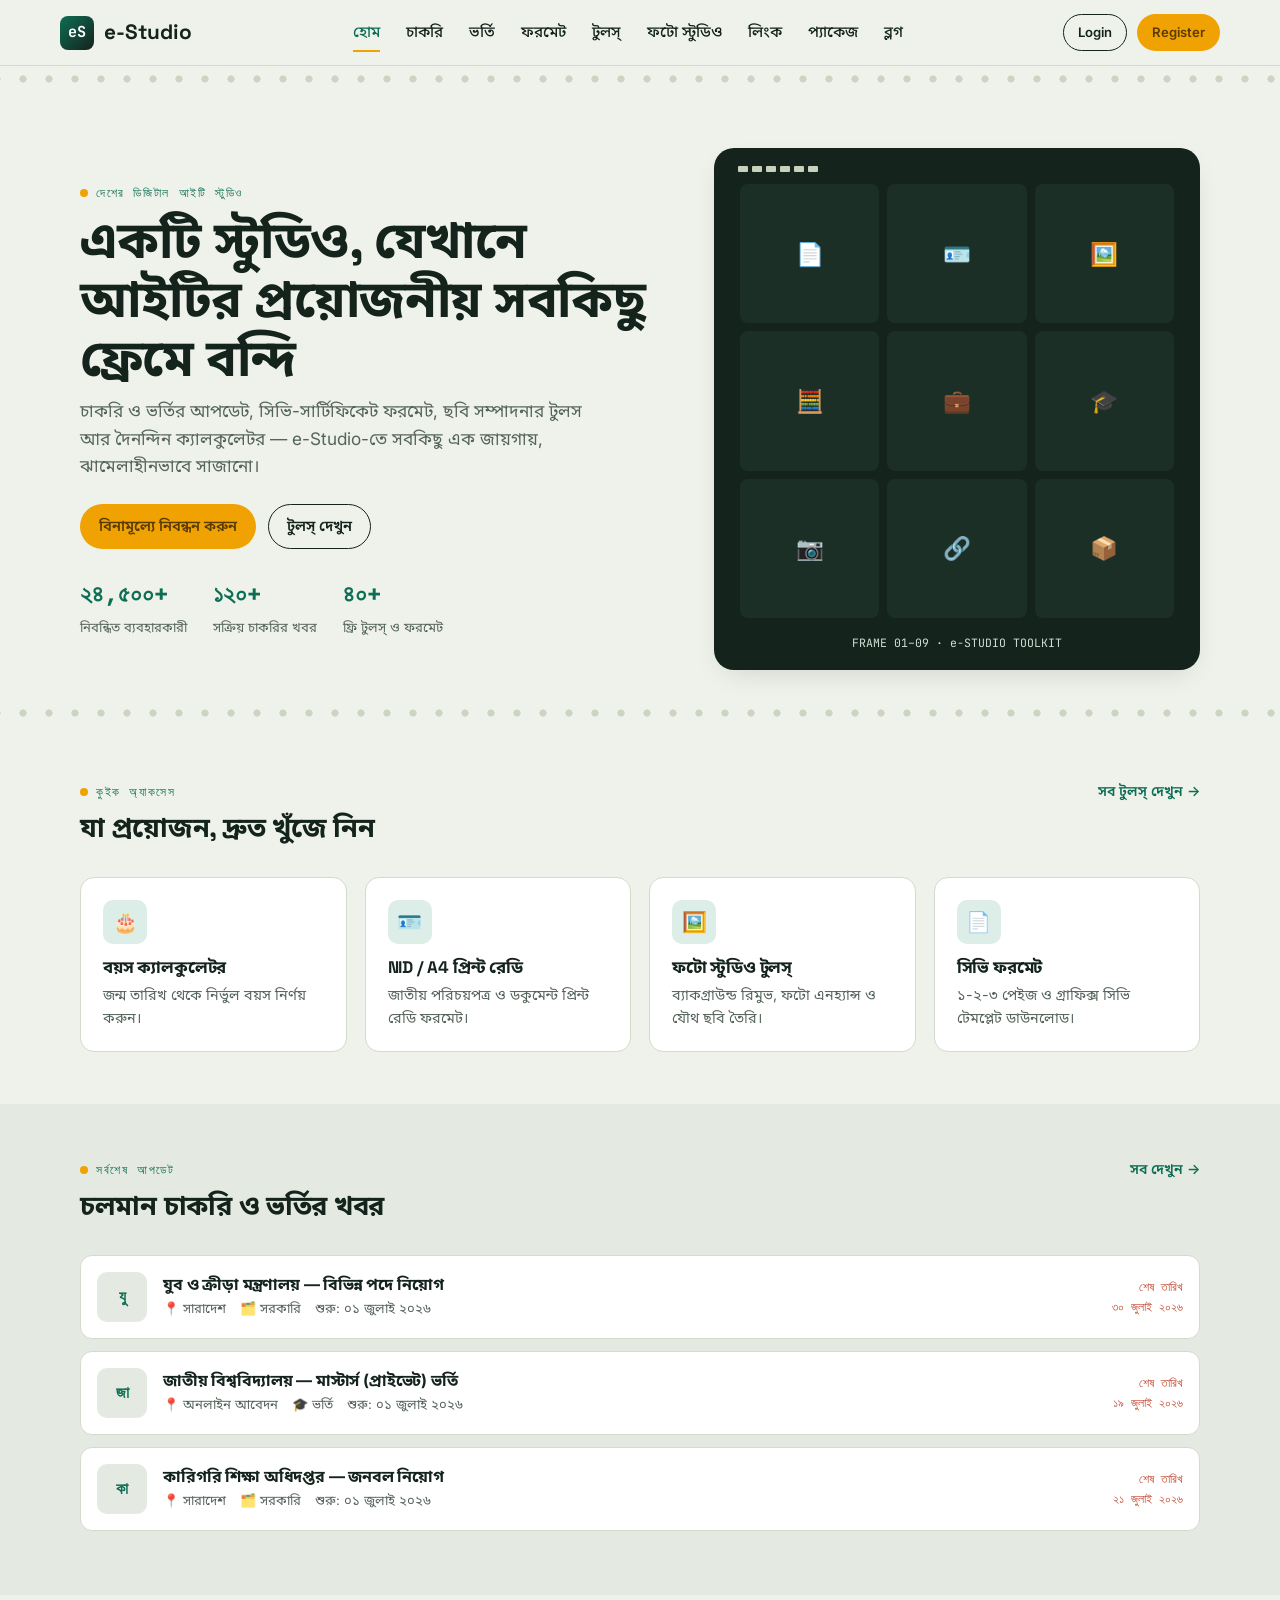
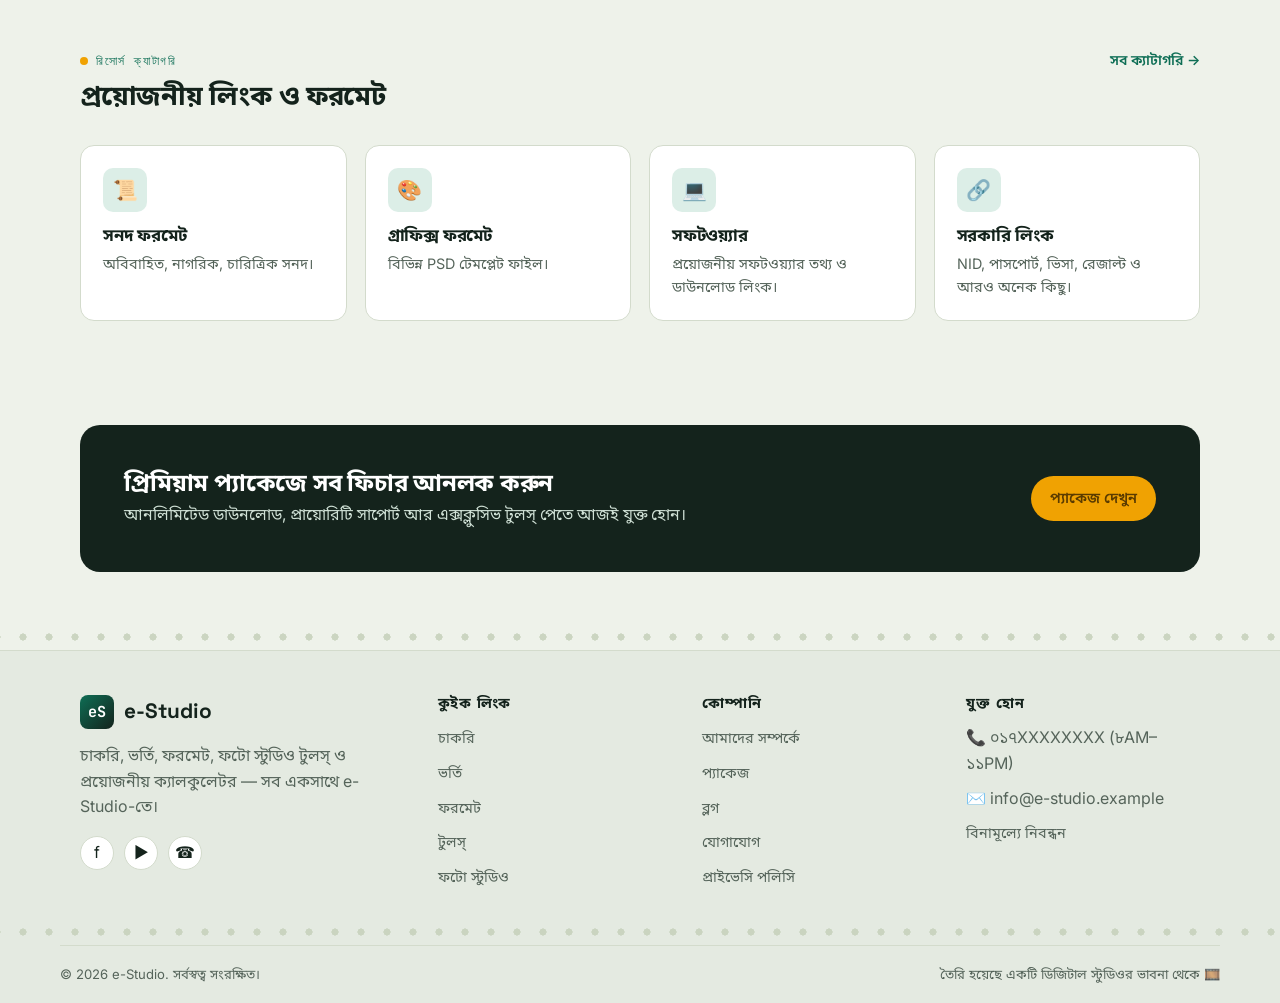
==== index.html @ 679f0167 "Add files via upload" ====
<!DOCTYPE html>
<html lang="bn">
<head>
<meta charset="UTF-8">
<meta name="viewport" content="width=device-width, initial-scale=1.0">
<title>e-Studio || আইটি সেবা, জব-অ্যাডমিশন আপডেট ও ফটো স্টুডিও টুলসের প্ল্যাটফর্ম</title>
<meta name="description" content="e-Studio — চাকরি, ভর্তি, সিভি ও সার্টিফিকেট ফরমেট, ফটো স্টুডিও টুলস, ক্যালকুলেটর ও প্রয়োজনীয় লিংক এক জায়গায়।">
<link rel="preconnect" href="https://fonts.googleapis.com">
<link href="https://fonts.googleapis.com/css2?family=Space+Grotesk:wght@500;700&family=Inter:wght@400;500;600;700&family=JetBrains+Mono:wght@500&family=Noto+Sans+Bengali:wght@400;500;600;700&display=swap" rel="stylesheet">
<link rel="stylesheet" href="assets/style.css">
</head>
<body>

<header class="site-header">
  <div class="container nav-wrap">
    <a href="index.html" class="brand"><span class="mark">eS</span> e-Studio</a>
    <nav class="main-nav">
      <a href="index.html" class="active">হোম</a>
      <a href="jobs.html">চাকরি</a>
      <a href="admission.html">ভর্তি</a>
      <a href="formats.html">ফরমেট</a>
      <a href="tools.html">টুলস্‌</a>
      <a href="photo-studio.html">ফটো স্টুডিও</a>
      <a href="links.html">লিংক</a>
      <a href="packages.html">প্যাকেজ</a>
      <a href="blog.html">ব্লগ</a>
    </nav>
    <div class="nav-actions">
      <a href="login.html" class="btn btn-outline btn-sm">Login</a>
      <a href="register.html" class="btn btn-accent btn-sm">Register</a>
      <button class="menu-toggle" aria-label="মেনু">☰</button>
    </div>
  </div>
</header>

<div class="sprocket-rule"></div>

<section class="hero">
  <div class="container hero-grid">
    <div>
      <div class="eyebrow">দেশের ডিজিটাল আইটি স্টুডিও</div>
      <h1>একটি স্টুডিও, যেখানে আইটির প্রয়োজনীয় সবকিছু ফ্রেমে বন্দি</h1>
      <p class="lede">চাকরি ও ভর্তির আপডেট, সিভি-সার্টিফিকেট ফরমেট, ছবি সম্পাদনার টুলস আর দৈনন্দিন ক্যালকুলেটর — e-Studio-তে সবকিছু এক জায়গায়, ঝামেলাহীনভাবে সাজানো।</p>
      <div class="hero-actions">
        <a href="register.html" class="btn btn-accent">বিনামূল্যে নিবন্ধন করুন</a>
        <a href="tools.html" class="btn btn-outline">টুলস্‌ দেখুন</a>
      </div>
      <div class="hero-stats">
        <div class="stat"><b>২৪,৫০০+</b><span>নিবন্ধিত ব্যবহারকারী</span></div>
        <div class="stat"><b>১২০+</b><span>সক্রিয় চাকরির খবর</span></div>
        <div class="stat"><b>৪০+</b><span>ফ্রি টুলস্‌ ও ফরমেট</span></div>
      </div>
    </div>
    <div class="contact-sheet">
      <div class="frame-tabs"><span></span><span></span><span></span><span></span><span></span><span></span></div>
      <div class="contact-sheet-grid">
        <div class="cell">📄</div><div class="cell">🪪</div><div class="cell">🖼️</div>
        <div class="cell">🧮</div><div class="cell">💼</div><div class="cell">🎓</div>
        <div class="cell">📷</div><div class="cell">🔗</div><div class="cell">📦</div>
      </div>
      <div class="caption">FRAME 01–09 · e-STUDIO TOOLKIT</div>
    </div>
  </div>
</section>

<div class="sprocket-rule"></div>

<section>
  <div class="container">
    <div class="section-head">
      <div>
        <div class="eyebrow">কুইক অ্যাকসেস</div>
        <h2>যা প্রয়োজন, দ্রুত খুঁজে নিন</h2>
      </div>
      <a href="tools.html" class="see-all">সব টুলস্‌ দেখুন →</a>
    </div>
    <div class="grid grid-4">
      <a href="tools.html#age" class="card">
        <div class="icon">🎂</div>
        <h3>বয়স ক্যালকুলেটর</h3>
        <p>জন্ম তারিখ থেকে নির্ভুল বয়স নির্ণয় করুন।</p>
      </a>
      <a href="formats.html" class="card">
        <div class="icon">🪪</div>
        <h3>NID / A4 প্রিন্ট রেডি</h3>
        <p>জাতীয় পরিচয়পত্র ও ডকুমেন্ট প্রিন্ট রেডি ফরমেট।</p>
      </a>
      <a href="photo-studio.html" class="card">
        <div class="icon">🖼️</div>
        <h3>ফটো স্টুডিও টুলস্‌</h3>
        <p>ব্যাকগ্রাউন্ড রিমুভ, ফটো এনহ্যান্স ও যৌথ ছবি তৈরি।</p>
      </a>
      <a href="formats.html#cv" class="card">
        <div class="icon">📄</div>
        <h3>সিভি ফরমেট</h3>
        <p>১-২-৩ পেইজ ও গ্রাফিক্স সিভি টেমপ্লেট ডাউনলোড।</p>
      </a>
    </div>
  </div>
</section>

<section style="background:var(--surface-2)">
  <div class="container">
    <div class="section-head">
      <div>
        <div class="eyebrow">সর্বশেষ আপডেট</div>
        <h2>চলমান চাকরি ও ভর্তির খবর</h2>
      </div>
      <a href="jobs.html" class="see-all">সব দেখুন →</a>
    </div>
    <div class="listing">
      <div class="logo-box">যু</div>
      <div class="info">
        <h4>যুব ও ক্রীড়া মন্ত্রণালয় — বিভিন্ন পদে নিয়োগ</h4>
        <div class="meta"><span>📍 সারাদেশ</span><span>🗂️ সরকারি</span><span>শুরু: ০১ জুলাই ২০২৬</span></div>
      </div>
      <div class="deadline">শেষ তারিখ<br>৩০ জুলাই ২০২৬</div>
    </div>
    <div class="listing">
      <div class="logo-box">জা</div>
      <div class="info">
        <h4>জাতীয় বিশ্ববিদ্যালয় — মাস্টার্স (প্রাইভেট) ভর্তি</h4>
        <div class="meta"><span>📍 অনলাইন আবেদন</span><span>🎓 ভর্তি</span><span>শুরু: ০১ জুলাই ২০২৬</span></div>
      </div>
      <div class="deadline">শেষ তারিখ<br>১৯ জুলাই ২০২৬</div>
    </div>
    <div class="listing">
      <div class="logo-box">কা</div>
      <div class="info">
        <h4>কারিগরি শিক্ষা অধিদপ্তর — জনবল নিয়োগ</h4>
        <div class="meta"><span>📍 সারাদেশ</span><span>🗂️ সরকারি</span><span>শুরু: ০১ জুলাই ২০২৬</span></div>
      </div>
      <div class="deadline">শেষ তারিখ<br>২১ জুলাই ২০২৬</div>
    </div>
  </div>
</section>

<section>
  <div class="container">
    <div class="section-head">
      <div>
        <div class="eyebrow">রিসোর্স ক্যাটাগরি</div>
        <h2>প্রয়োজনীয় লিংক ও ফরমেট</h2>
      </div>
      <a href="links.html" class="see-all">সব ক্যাটাগরি →</a>
    </div>
    <div class="grid grid-4">
      <a href="formats.html" class="card"><div class="icon">📜</div><h3>সনদ ফরমেট</h3><p>অবিবাহিত, নাগরিক, চারিত্রিক সনদ।</p></a>
      <a href="formats.html#graphics" class="card"><div class="icon">🎨</div><h3>গ্রাফিক্স ফরমেট</h3><p>বিভিন্ন PSD টেমপ্লেট ফাইল।</p></a>
      <a href="software.html" class="card"><div class="icon">💻</div><h3>সফটওয়্যার</h3><p>প্রয়োজনীয় সফটওয়্যার তথ্য ও ডাউনলোড লিংক।</p></a>
      <a href="links.html" class="card"><div class="icon">🔗</div><h3>সরকারি লিংক</h3><p>NID, পাসপোর্ট, ভিসা, রেজাল্ট ও আরও অনেক কিছু।</p></a>
    </div>
  </div>
</section>

<section>
  <div class="container">
    <div class="cta-band">
      <div>
        <h2>প্রিমিয়াম প্যাকেজে সব ফিচার আনলক করুন</h2>
        <p>আনলিমিটেড ডাউনলোড, প্রায়োরিটি সাপোর্ট আর এক্সক্লুসিভ টুলস্‌ পেতে আজই যুক্ত হোন।</p>
      </div>
      <a href="packages.html" class="btn btn-accent">প্যাকেজ দেখুন</a>
    </div>
  </div>
</section>

<div class="sprocket-rule"></div>

<footer class="site-footer" id="site-footer"></footer>
<script src="assets/script.js"></script>
<script src="assets/footer.js"></script>
</body>
</html>
---- assets/style.css ----
/* ==========================================================================
   e-Studio — design tokens
   ========================================================================== */
:root{
  --bg: #EEF2EA;
  --surface: #FFFFFF;
  --surface-2: #E4EAE1;
  --ink: #14231C;
  --muted: #55645A;
  --line: #D3DBCC;
  --accent: #F0A202;      /* signal amber */
  --accent-ink: #5A3B00;
  --accent-2: #0E6E55;    /* deep teal */
  --accent-2-soft: #DCEEE7;
  --danger: #C1432B;
  --radius: 14px;
  --shadow: 0 10px 30px -12px rgba(20,35,28,0.18);
  --sprocket: #C7D2BC;
  --font-display: "Space Grotesk", "Noto Sans Bengali", sans-serif;
  --font-body: "Inter", "Noto Sans Bengali", sans-serif;
  --font-mono: "JetBrains Mono", monospace;
}

*{box-sizing:border-box;}
html{scroll-behavior:smooth;}
body{
  margin:0;
  background:var(--bg);
  color:var(--ink);
  font-family:var(--font-body);
  line-height:1.6;
  -webkit-font-smoothing:antialiased;
}
img{max-width:100%;display:block;}
a{color:inherit;text-decoration:none;}
h1,h2,h3,h4{
  font-family:var(--font-display);
  line-height:1.15;
  margin:0 0 .5rem;
  letter-spacing:-0.01em;
}
p{margin:0 0 1rem;color:var(--muted);}
.container{max-width:1160px;margin:0 auto;padding:0 20px;}
.eyebrow{
  font-family:var(--font-mono);
  font-size:.72rem;
  letter-spacing:.14em;
  text-transform:uppercase;
  color:var(--accent-2);
  display:inline-flex;
  align-items:center;
  gap:8px;
  margin-bottom:10px;
}
.eyebrow::before{
  content:"";
  width:8px;height:8px;border-radius:50%;
  background:var(--accent);
  display:inline-block;
}

:focus-visible{outline:3px solid var(--accent-2); outline-offset:2px; border-radius:4px;}

/* ---------- Sprocket / film-strip motif (signature element) ---------- */
.sprocket-rule{
  height:26px;
  margin:0;
  background-image: radial-gradient(circle, var(--sprocket) 3.5px, transparent 3.6px);
  background-size: 26px 26px;
  background-position: 10px center;
  opacity:.9;
}
.sprocket-rule.dark{ --sprocket: rgba(255,255,255,.28); }
.frame-tabs{
  display:flex; gap:4px; padding:0 0 4px 0;
}
.frame-tabs span{
  width:10px;height:6px;border-radius:1px;background:var(--sprocket);
}

/* ---------- Header / Nav ---------- */
header.site-header{
  position:sticky; top:0; z-index:50;
  background:rgba(238,242,234,.92);
  backdrop-filter:blur(8px);
  border-bottom:1px solid var(--line);
}
.nav-wrap{
  display:flex; align-items:center; justify-content:space-between;
  padding:14px 0;
}
.brand{
  display:flex; align-items:center; gap:10px;
  font-family:var(--font-display); font-weight:700; font-size:1.3rem;
  color:var(--ink);
}
.brand .mark{
  width:34px;height:34px;border-radius:8px;
  background:linear-gradient(135deg,var(--accent-2),var(--ink));
  color:#fff; display:flex; align-items:center; justify-content:center;
  font-size:.95rem; font-family:var(--font-mono);
}
nav.main-nav{display:flex; align-items:center; gap:26px;}
nav.main-nav a{
  font-size:.95rem; font-weight:500; color:var(--ink); position:relative; padding:4px 0;
}
nav.main-nav a.active,nav.main-nav a:hover{color:var(--accent-2);}
nav.main-nav a.active::after{
  content:""; position:absolute; left:0; bottom:-3px; width:100%; height:2px; background:var(--accent);
}
.nav-actions{display:flex; align-items:center; gap:10px;}
.btn{
  display:inline-flex; align-items:center; justify-content:center; gap:8px;
  padding:10px 18px; border-radius:999px; font-weight:600; font-size:.92rem;
  border:1px solid transparent; cursor:pointer; transition:transform .15s ease, box-shadow .15s ease;
}
.btn:hover{transform:translateY(-1px);}
.btn-primary{background:var(--ink); color:#fff;}
.btn-primary:hover{box-shadow:var(--shadow);}
.btn-accent{background:var(--accent); color:var(--accent-ink);}
.btn-accent:hover{box-shadow:0 10px 24px -10px rgba(240,162,2,.55);}
.btn-outline{background:transparent; border-color:var(--ink); color:var(--ink);}
.btn-ghost{background:transparent; color:var(--ink);}
.btn-sm{padding:7px 14px; font-size:.82rem;}
.btn-block{width:100%;}
.menu-toggle{display:none; background:none; border:0; font-size:1.6rem; cursor:pointer;}

/* ---------- Hero ---------- */
.hero{padding:56px 0 30px; position:relative; overflow:hidden;}
.hero-grid{display:grid; grid-template-columns:1.1fr .9fr; gap:40px; align-items:center;}
.hero h1{font-size:clamp(2.1rem,4vw,3.2rem);}
.hero .lede{font-size:1.08rem; max-width:520px;}
.hero-stats{display:flex; gap:26px; margin-top:26px;}
.stat b{font-family:var(--font-mono); font-size:1.5rem; color:var(--accent-2); display:block;}
.stat span{font-size:.82rem; color:var(--muted);}
.hero-actions{display:flex; gap:12px; margin-top:24px; flex-wrap:wrap;}

.contact-sheet{
  background:var(--ink); border-radius:20px; padding:18px;
  box-shadow:var(--shadow);
}
.contact-sheet .frame-tabs{padding-left:6px;}
.contact-sheet-grid{
  display:grid; grid-template-columns:repeat(3,1fr); gap:8px; padding:8px;
}
.contact-sheet-grid .cell{
  background:#1c2f26; border-radius:8px; aspect-ratio:1/1;
  display:flex; align-items:center; justify-content:center;
  font-size:1.4rem; color:var(--accent);
}
.contact-sheet .caption{
  color:#cfe0d5; font-family:var(--font-mono); font-size:.72rem; text-align:center; padding-top:8px;
}

/* ---------- Sections ---------- */
section{padding:52px 0;}
.section-head{display:flex; align-items:baseline; justify-content:space-between; margin-bottom:26px; gap:20px; flex-wrap:wrap;}
.section-head h2{font-size:1.7rem;}
.section-head .see-all{font-size:.88rem; font-weight:600; color:var(--accent-2); white-space:nowrap;}

.grid{display:grid; gap:18px;}
.grid-4{grid-template-columns:repeat(4,1fr);}
.grid-3{grid-template-columns:repeat(3,1fr);}
.grid-2{grid-template-columns:repeat(2,1fr);}

.card{
  background:var(--surface); border:1px solid var(--line); border-radius:var(--radius);
  padding:22px; transition:box-shadow .18s ease, transform .18s ease;
}
.card:hover{box-shadow:var(--shadow); transform:translateY(-2px);}
.card .icon{
  width:44px;height:44px; border-radius:10px; background:var(--accent-2-soft); color:var(--accent-2);
  display:flex; align-items:center; justify-content:center; font-size:1.25rem; margin-bottom:14px;
}
.card h3{font-size:1.05rem; margin-bottom:6px;}
.card p{font-size:.9rem; margin-bottom:0;}
.card .tag{
  font-family:var(--font-mono); font-size:.68rem; text-transform:uppercase; letter-spacing:.06em;
  color:var(--accent-ink); background:var(--accent); padding:2px 8px; border-radius:6px; display:inline-block; margin-bottom:10px;
}

.badge{
  display:inline-block; font-family:var(--font-mono); font-size:.7rem; padding:2px 9px;
  border-radius:6px; background:var(--surface-2); color:var(--muted); margin-right:6px;
}

/* ---------- Job / listing rows ---------- */
.listing{
  display:flex; align-items:center; gap:16px; padding:16px; border-radius:12px;
  border:1px solid var(--line); background:var(--surface); margin-bottom:12px;
}
.listing .logo-box{
  width:50px;height:50px;border-radius:10px;background:var(--surface-2);
  display:flex;align-items:center;justify-content:center;font-family:var(--font-mono);font-weight:700;color:var(--accent-2);flex-shrink:0;
}
.listing .info{flex:1;}
.listing .info h4{margin:0 0 4px; font-size:1rem; font-family:var(--font-body); font-weight:700;}
.listing .meta{display:flex; gap:14px; flex-wrap:wrap; font-size:.82rem; color:var(--muted);}
.listing .deadline{
  font-family:var(--font-mono); font-size:.78rem; text-align:right; color:var(--danger); white-space:nowrap;
}

/* ---------- Tools / calculators ---------- */
.tool-panel{
  background:var(--surface); border:1px solid var(--line); border-radius:var(--radius); padding:26px;
}
.tool-panel h3{font-size:1.1rem;}
.field{margin-bottom:14px;}
.field label{display:block; font-size:.85rem; font-weight:600; margin-bottom:6px;}
.field input, .field select{
  width:100%; padding:10px 12px; border:1px solid var(--line); border-radius:8px; font-family:var(--font-body);
  font-size:.95rem; background:#fff; color:var(--ink);
}
.field input:focus, .field select:focus{border-color:var(--accent-2);}
.result-box{
  margin-top:14px; padding:14px; border-radius:10px; background:var(--accent-2-soft); color:var(--accent-ink);
  font-family:var(--font-mono); font-size:.95rem; display:none;
}
.result-box.show{display:block;}

/* ---------- Links directory ---------- */
.link-cat{margin-bottom:34px;}
.link-cat h3{
  font-size:.95rem; text-transform:uppercase; letter-spacing:.05em; color:var(--accent-2);
  border-bottom:1px solid var(--line); padding-bottom:8px; margin-bottom:12px;
}
.link-list{display:flex; flex-direction:column; gap:6px;}
.link-list a{
  font-size:.92rem; padding:6px 0; border-bottom:1px dashed transparent; display:flex; align-items:center; gap:8px;
}
.link-list a:hover{border-bottom-color:var(--accent); color:var(--accent-2);}
.link-list a::before{content:"›"; color:var(--accent);}

/* ---------- Pricing ---------- */
.price-card{
  background:var(--surface); border:1px solid var(--line); border-radius:var(--radius); padding:28px; position:relative;
}
.price-card.featured{border-color:var(--accent); box-shadow:var(--shadow);}
.price-card.featured::before{
  content:"সবচেয়ে জনপ্রিয়"; position:absolute; top:-12px; left:24px; background:var(--accent); color:var(--accent-ink);
  font-size:.7rem; font-weight:700; padding:4px 10px; border-radius:999px; font-family:var(--font-mono);
}
.price{font-family:var(--font-mono); font-size:2rem; color:var(--ink); margin:10px 0;}
.price span{font-size:.9rem; color:var(--muted); font-weight:400;}
.price-card ul{list-style:none; padding:0; margin:16px 0; font-size:.9rem; color:var(--muted);}
.price-card ul li{padding:7px 0; border-bottom:1px solid var(--line); display:flex; gap:8px;}
.price-card ul li::before{content:"✓"; color:var(--accent-2); font-weight:700;}

/* ---------- Forms (login/register/contact) ---------- */
.auth-wrap{
  max-width:440px; margin:40px auto; background:var(--surface); border:1px solid var(--line);
  border-radius:var(--radius); padding:34px; box-shadow:var(--shadow);
}
.auth-wrap h2{text-align:center;}
.auth-sub{text-align:center; margin-bottom:22px;}
.divider{display:flex; align-items:center; gap:10px; margin:18px 0; color:var(--muted); font-size:.82rem;}
.divider::before,.divider::after{content:""; flex:1; height:1px; background:var(--line);}
.notice{
  background:var(--accent-2-soft); color:var(--accent-ink); padding:10px 14px; border-radius:8px; font-size:.85rem; margin-bottom:16px;
}

/* ---------- Blog ---------- */
.post-card img{border-radius:12px 12px 0 0; aspect-ratio:16/9; object-fit:cover; background:var(--surface-2);}
.post-card{background:var(--surface); border:1px solid var(--line); border-radius:var(--radius); overflow:hidden;}
.post-card .body{padding:18px;}
.post-card .date{font-family:var(--font-mono); font-size:.72rem; color:var(--accent-2); text-transform:uppercase;}

/* ---------- CTA band ---------- */
.cta-band{
  background:var(--ink); color:#fff; border-radius:20px; padding:44px; display:flex; align-items:center; justify-content:space-between; gap:24px; flex-wrap:wrap;
}
.cta-band h2{color:#fff; margin-bottom:6px;}
.cta-band p{color:#cfe0d5; margin-bottom:0;}

/* ---------- Footer ---------- */
footer.site-footer{background:var(--surface-2); border-top:1px solid var(--line); padding-top:44px;}
.footer-grid{display:grid; grid-template-columns:1.4fr 1fr 1fr 1fr; gap:30px; padding-bottom:30px;}
.footer-grid h4{font-size:.9rem; text-transform:uppercase; letter-spacing:.05em; margin-bottom:14px;}
.footer-grid ul{list-style:none; padding:0; margin:0; display:flex; flex-direction:column; gap:9px;}
.footer-grid ul a{font-size:.9rem; color:var(--muted);}
.footer-grid ul a:hover{color:var(--accent-2);}
.footer-bottom{
  border-top:1px solid var(--line); padding:18px 0; display:flex; justify-content:space-between; align-items:center; font-size:.82rem; color:var(--muted); flex-wrap:wrap; gap:10px;
}
.social-row{display:flex; gap:10px;}
.social-row a{
  width:34px;height:34px;border-radius:50%;background:var(--surface);border:1px solid var(--line);
  display:flex;align-items:center;justify-content:center;
}
.social-row a:hover{border-color:var(--accent-2); color:var(--accent-2);}

/* ---------- Utility ---------- */
.mt-0{margin-top:0;}
.text-center{text-align:center;}
.muted{color:var(--muted);}
.pill{background:var(--surface-2); border-radius:999px; padding:6px 14px; font-size:.82rem; display:inline-flex; gap:6px; align-items:center;}
.page-hero{padding:44px 0 20px;}
.page-hero h1{font-size:clamp(1.8rem,3vw,2.4rem);}

/* ---------- Responsive ---------- */
@media (max-width: 920px){
  .hero-grid{grid-template-columns:1fr;}
  .grid-4{grid-template-columns:repeat(2,1fr);}
  .grid-3{grid-template-columns:repeat(2,1fr);}
  .footer-grid{grid-template-columns:1fr 1fr;}
}
@media (max-width: 720px){
  nav.main-nav{
    position:fixed; inset:64px 0 0 0; background:var(--bg); flex-direction:column; align-items:flex-start;
    padding:24px 20px; gap:18px; display:none; overflow-y:auto;
  }
  nav.main-nav.open{display:flex;}
  .menu-toggle{display:block;}
  .nav-actions .btn-outline{display:none;}
  .grid-4,.grid-3,.grid-2{grid-template-columns:1fr;}
  .footer-grid{grid-template-columns:1fr;}
  .cta-band{flex-direction:column; text-align:center;}
  .hero-stats{flex-wrap:wrap; row-gap:14px;}
}

@media (prefers-reduced-motion: reduce){
  html{scroll-behavior:auto;}
  .card, .btn{transition:none;}
}
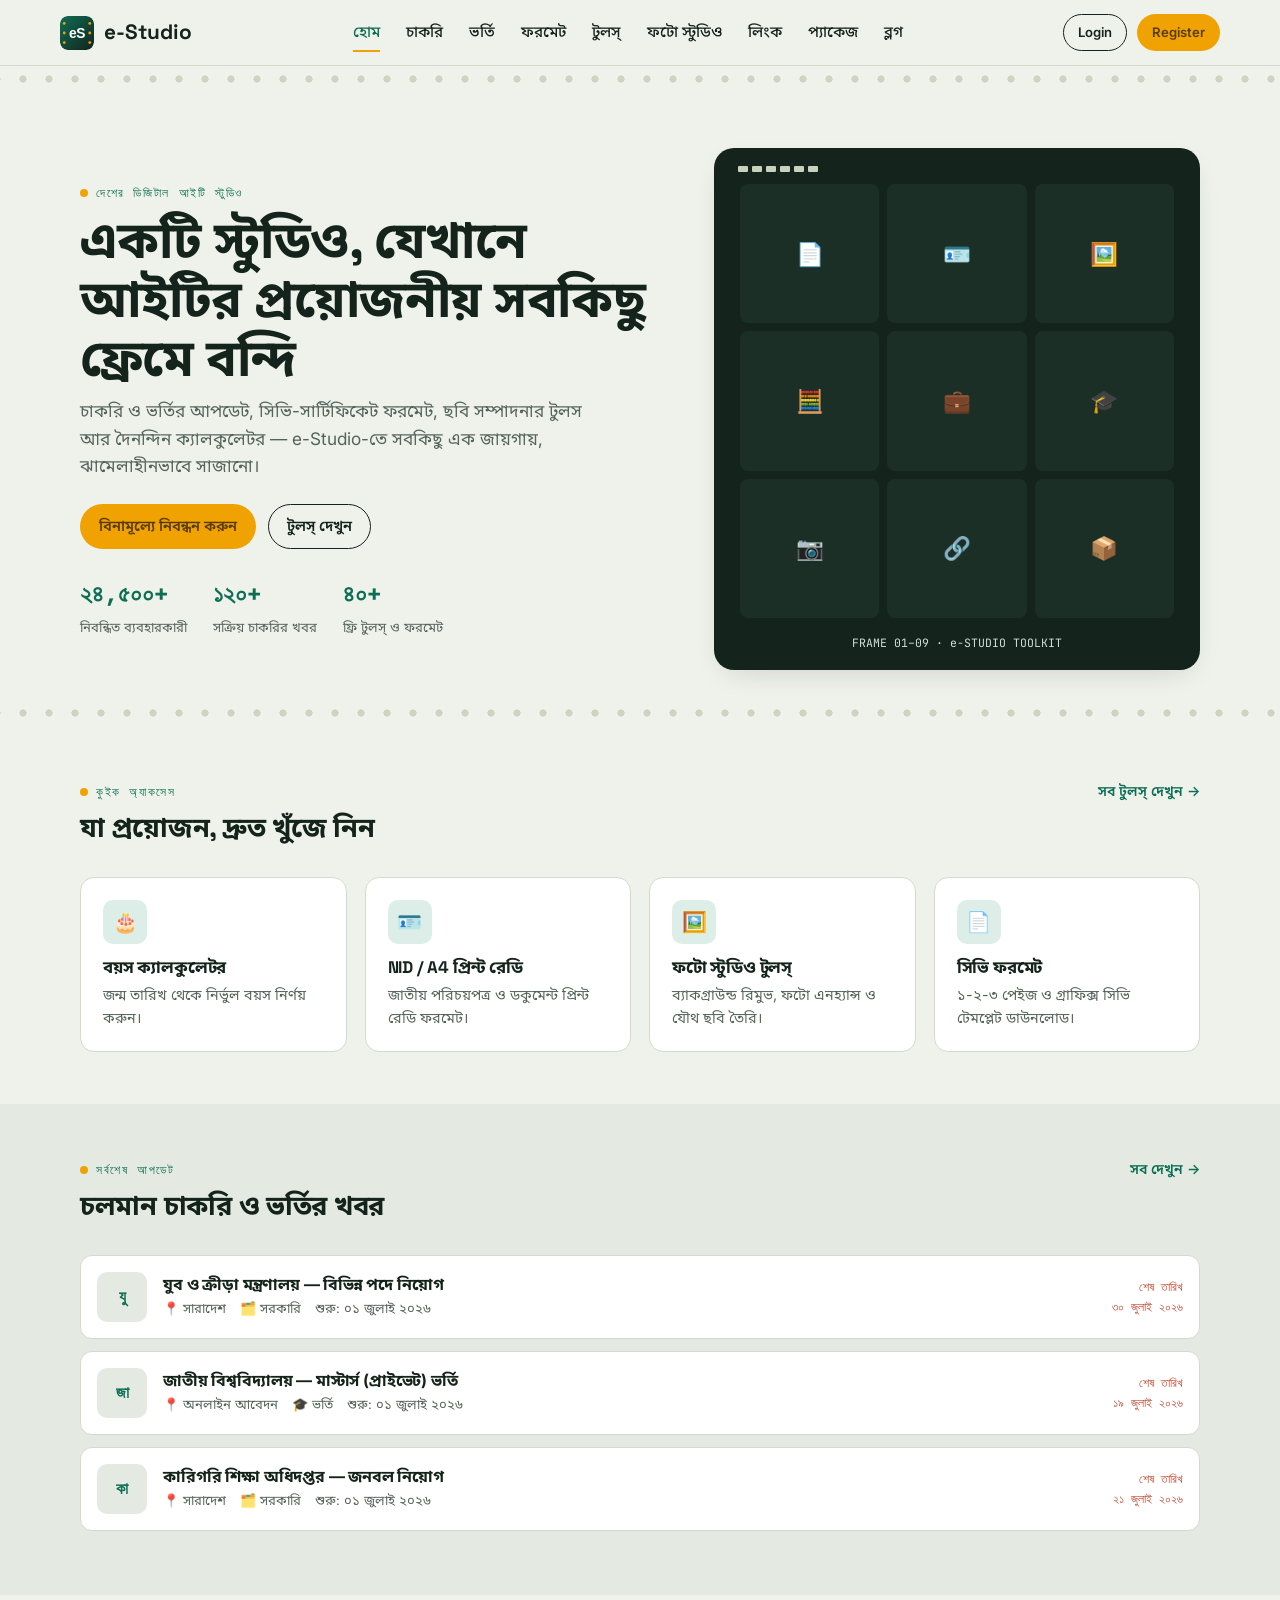
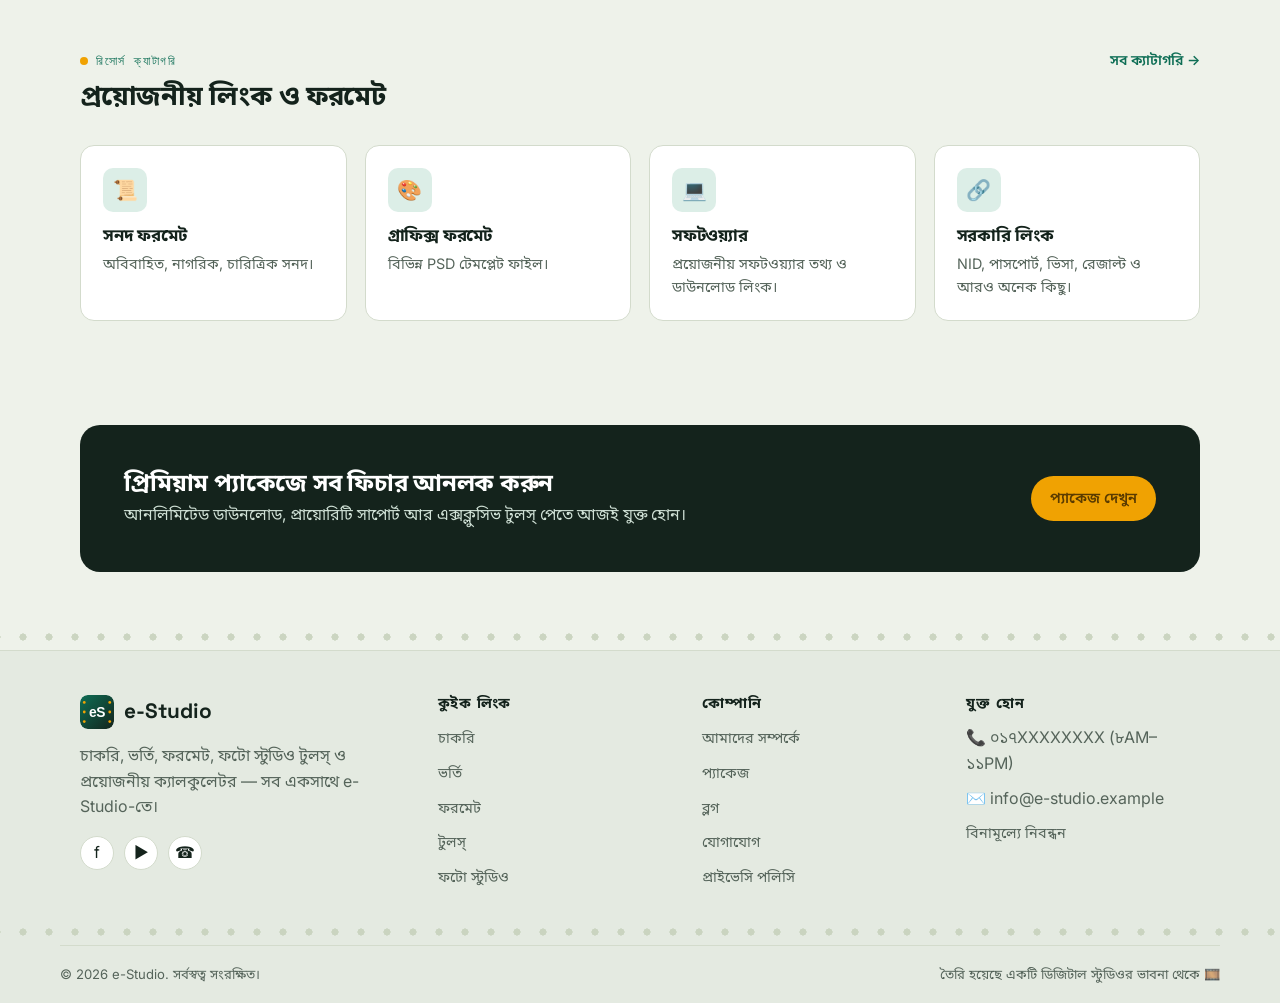
==== commit 4ae5e173: "Add files via upload" ====
--- a/index.html
+++ b/index.html
@@ -8,12 +8,13 @@
 <link rel="preconnect" href="https://fonts.googleapis.com">
 <link href="https://fonts.googleapis.com/css2?family=Space+Grotesk:wght@500;700&family=Inter:wght@400;500;600;700&family=JetBrains+Mono:wght@500&family=Noto+Sans+Bengali:wght@400;500;600;700&display=swap" rel="stylesheet">
 <link rel="stylesheet" href="assets/style.css">
+<link rel="icon" type="image/svg+xml" href="assets/favicon.svg">
 </head>
 <body>
 
 <header class="site-header">
   <div class="container nav-wrap">
-    <a href="index.html" class="brand"><span class="mark">eS</span> e-Studio</a>
+    <a href="index.html" class="brand"><img src="assets/logo.svg" alt="e-Studio logo" class="mark"> e-Studio</a>
     <nav class="main-nav">
       <a href="index.html" class="active">হোম</a>
       <a href="jobs.html">চাকরি</a>
--- a/assets/style.css
+++ b/assets/style.css
@@ -96,9 +96,7 @@
 }
 .brand .mark{
   width:34px;height:34px;border-radius:8px;
-  background:linear-gradient(135deg,var(--accent-2),var(--ink));
-  color:#fff; display:flex; align-items:center; justify-content:center;
-  font-size:.95rem; font-family:var(--font-mono);
+  display:block; object-fit:contain; flex-shrink:0;
 }
 nav.main-nav{display:flex; align-items:center; gap:26px;}
 nav.main-nav a{
@@ -245,6 +243,16 @@
 .price-card ul{list-style:none; padding:0; margin:16px 0; font-size:.9rem; color:var(--muted);}
 .price-card ul li{padding:7px 0; border-bottom:1px solid var(--line); display:flex; gap:8px;}
 .price-card ul li::before{content:"✓"; color:var(--accent-2); font-weight:700;}
+
+/* ---------- File upload / preview ---------- */
+.file-drop{
+  border:1.5px dashed var(--line); border-radius:10px; padding:16px; text-align:center; cursor:pointer;
+  background:var(--surface-2); font-size:.88rem; color:var(--muted);
+}
+.file-drop:hover{border-color:var(--accent-2);}
+.file-preview{
+  display:none; margin-top:10px; max-height:140px; border-radius:8px; border:1px solid var(--line);
+}
 
 /* ---------- Forms (login/register/contact) ---------- */
 .auth-wrap{
